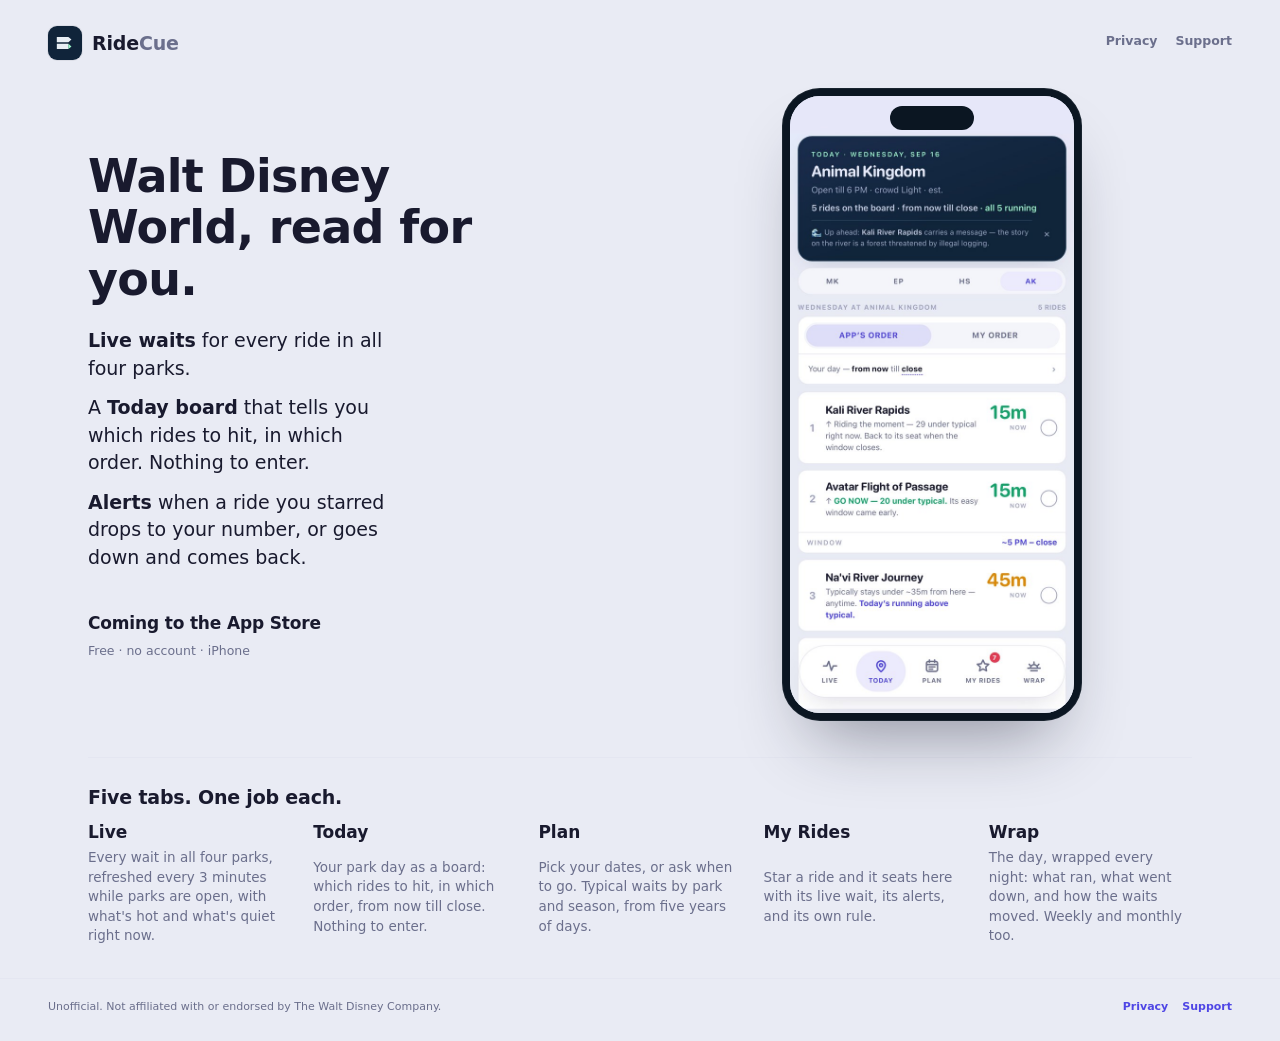
==== index.html @ e90d090c "Add files via upload" ====
<!DOCTYPE html>
<html lang="en">
<head>
<meta charset="utf-8"/>
<meta name="viewport" content="width=device-width, initial-scale=1, viewport-fit=cover"/>
<title>RideCue — Walt Disney World, read for you.</title>
<meta name="description" content="Live waits for every ride in all four parks, a Today board that tells you which rides to hit and in which order, and alerts for the rides you star. Free, no account, iPhone."/>
<link rel="canonical" href="https://ridecue.live/"/>
<meta property="og:type" content="website"/>
<meta property="og:site_name" content="RideCue"/>
<meta property="og:title" content="RideCue — Walt Disney World, read for you."/>
<meta property="og:description" content="Live waits for every ride in all four parks, a Today board that tells you which rides to hit and in which order, and alerts for the rides you star. Free, no account, iPhone."/>
<meta property="og:url" content="https://ridecue.live/"/>
<meta property="og:image" content="https://ridecue.live/assets/og.png"/>
<meta property="og:image:width" content="1200"/>
<meta property="og:image:height" content="630"/>
<meta name="twitter:card" content="summary_large_image"/>
<meta name="theme-color" content="#e9ebf4" media="(prefers-color-scheme: light)"/>
<meta name="theme-color" content="#0a141d" media="(prefers-color-scheme: dark)"/>
<link rel="icon" href="/assets/favicon-32.png" sizes="32x32" type="image/png"/>
<link rel="apple-touch-icon" href="/assets/apple-touch-icon.png"/>
<link rel="stylesheet" href="/assets/site.css"/>
</head>
<body>
  <div class="top">
    <a class="brand" href="/" aria-label="RideCue home"><svg class="mark" viewBox="0 0 100 100" aria-hidden="true"><rect width="100" height="100" fill="#10243a"/><path d="M26 32h34l9 8-9 8H26z" fill="#e7eef4"/><path d="M26 52h34v16H26z" fill="#e7eef4"/><path d="M60 52l9 8-9 8z" fill="#9bf7c9"/></svg><span class="wordmark">Ride<span>Cue</span></span></a>
    <nav class="topnav"><a href="/privacy/">Privacy</a><a href="/support/">Support</a></nav>
  </div>

  <main class="front">
    <div class="words">
      <h1>Walt Disney World, read for you.</h1>
      <div class="lines">
        <p><b>Live waits</b> for every ride in all four parks.</p>
        <p>A <b>Today board</b> that tells you which rides to hit, in which order. Nothing to enter.</p>
        <p><b>Alerts</b> when a ride you starred drops to your number, or goes down and comes back.</p>
      </div>
      <div class="cta">
        <!-- PRE-LAUNCH (ruled Sep 16, letter B): swap for Apple's official badge + the store URL at go-live runbook step 6 (Site-Spec §1) -->
        <p class="coming">Coming to the App Store</p>
        <p class="under">Free · no account · iPhone</p>
      </div>
    </div>

    <div class="hero">
      <div class="phone"><div class="screen">
        <div class="island"></div>
        <!-- Hero shot of record: Animal Kingdom, Wednesday Sep 16 3:41 PM on build 0728cd (owner IMG_3096, letter A). Status band painted out. -->
        <img src="/assets/board-ep-screen.jpg" width="600" height="1304" alt="RideCue's Today board — Animal Kingdom, Wednesday Sep 16"/>
      </div></div>
    </div>

    <section class="more">
      <h2>Five tabs. One job each.</h2>
      <dl>
        <div><dt>Live</dt><dd>Every wait in all four parks, refreshed every 3 minutes while parks are open, with what's hot and what's quiet right now.</dd></div>
        <div><dt>Today</dt><dd>Your park day as a board: which rides to hit, in which order, from now till close. Nothing to enter.</dd></div>
        <div><dt>Plan</dt><dd>Pick your dates, or ask when to go. Typical waits by park and season, from five years of days.</dd></div>
        <div><dt>My Rides</dt><dd>Star a ride and it seats here with its live wait, its alerts, and its own rule.</dd></div>
        <div><dt>Wrap</dt><dd>The day, wrapped every night: what ran, what went down, and how the waits moved. Weekly and monthly too.</dd></div>
      </dl>
    </section>
  </main>

  <footer>
    <span>Unofficial. Not affiliated with or endorsed by The Walt Disney Company.</span>
    <nav><a href="/privacy/">Privacy</a><a href="/support/">Support</a></nav>
  </footer>
</body>
</html>
---- assets/site.css ----
/* RideCue site — tokens harvested read-only from deployed wdw.html 0727l (sha c57feb5e…fb03792) via rc-front-mock-7b */
:root{
  --bg:#e9ebf4; --bg-2:#e2e5f1; --card:#ffffff; --card-2:#f4f5fb; --line:#e4e6f1;
  --ink:#191a2e; --muted:#6b6f8c; --muted-2:#9fa3c0;
  --accent:#4f46e5; --accent-soft:#ecebfd; --accent-fill:#4f46e5; --accent-ink:#ffffff;
  --short:#15a36b; --medium:#dc8a06; --long:#ef6c3b; --packed:#e23b54; --closed:#aab0c6;
  --r-el:10px; --r-tile:14px; --r-card:16px; --r-hero:22px; --r-pill:999px;
  --fs-micro:9.5px; --fs-fine:11px; --fs-caps:10.5px; --fs-meta:11.5px; --fs-small:12.5px; --fs-body:13.5px; --fs-title:15px; --fs-lead:17px; --fs-head:19px; --fs-stat:22px; --fs-swing:26px; --fs-wait:29px; --fs-emblem:33px;
  --pwh-bg:#10243a; --pwh-bg2:#1b2d4d; --pwh-deep:#152a47; --pwh-ink:#e6e9fb; --pwh-sub:#c7cde0; --pwh-muted:#9aa6c4; --pwh-key:#9bf7c9; --pwh-line:#24425c;
  --shadow:0 16px 40px -18px rgba(40,40,90,.22); --shadow-sm:0 6px 18px -8px rgba(40,40,90,.14);
  --font-display:ui-rounded,'Space Grotesk',system-ui,sans-serif; --font-body:-apple-system,BlinkMacSystemFont,'Inter',system-ui,sans-serif;
}
@media (prefers-color-scheme: dark){
  :root{
  --bg:#0a141d; --bg-2:#0d1826; --card:#12202c; --card-2:#17293a; --line:#20374a;
  --ink:#e7eef4; --muted:#9db0c0; --muted-2:#6f8496;
  --accent:#8b87ff; --accent-soft:rgba(139,135,255,.18); --accent-fill:#4f46e5;
  --shadow:0 16px 40px -18px rgba(0,0,0,.55); --shadow-sm:0 6px 18px -8px rgba(0,0,0,.45);
  }
}
*{box-sizing:border-box}
html{background:var(--bg)}
body{margin:0;min-height:100vh;min-height:100dvh;display:flex;flex-direction:column;background:var(--bg);color:var(--ink);font-family:var(--font-body);font-size:var(--fs-body);-webkit-font-smoothing:antialiased}
a{color:var(--accent);font-weight:600;text-decoration:none}

/* brand row */
.top{display:flex;align-items:center;justify-content:space-between;gap:10px;padding:18px 20px 0;padding-top:calc(18px + env(safe-area-inset-top))}
.brand{display:flex;align-items:center;gap:10px;text-decoration:none;color:inherit}
.mark{width:34px;height:34px;border-radius:9px;flex:none;box-shadow:0 0 0 1px rgba(0,0,0,.06)}
.wordmark{font-family:var(--font-display);font-weight:800;font-size:var(--fs-head);letter-spacing:-.01em;line-height:1}
.wordmark span{font-weight:600;color:var(--muted)}
.topnav{display:none;gap:18px;font-size:var(--fs-small);font-weight:600}
.topnav a{color:var(--muted);padding-bottom:3px;border-bottom:2px solid transparent}
.topnav a.on{color:var(--accent);border-color:var(--accent)}

/* front page + /c/ */
main{padding:0 20px 8px;display:flex;flex-direction:column;flex:1;width:100%}
.words{display:flex;flex-direction:column}
.kicker{margin:30px 0 0;color:var(--muted);font-size:var(--fs-caps);font-weight:700;letter-spacing:.08em;text-transform:uppercase}
h1{font-family:var(--font-display);font-weight:800;font-size:var(--fs-swing);line-height:1.12;letter-spacing:-.015em;margin:26px 0 0;max-width:14ch}
.kicker+h1{margin-top:8px;max-width:16ch}
.lines{margin:14px 0 0;max-width:34ch}
.lines p{margin:0 0 10px;font-size:var(--fs-lead);line-height:1.38}
.lines p b{font-weight:650}
.cta{margin:26px 0 0;display:flex;flex-direction:column;align-items:flex-start;gap:10px}
.badge{display:inline-flex;flex-direction:column;align-items:center;justify-content:center;background:#000;color:#fff;border-radius:11px;padding:8px 24px 9px;line-height:1.05;border:1px solid #a6a6a6;min-width:176px;font-family:var(--font-body)}
.badge .b1{font-weight:500;font-size:11px;letter-spacing:.01em}
.badge .b2{font-weight:600;font-size:22px;letter-spacing:-.01em}
.badge img{display:block;height:40px;width:auto}
@media (prefers-color-scheme: dark){.badge{border-color:#3a4a58}}
.coming{font-family:var(--font-display);font-weight:700;font-size:var(--fs-lead);letter-spacing:-.01em;color:var(--ink);margin:0}
.under{color:var(--muted);font-size:var(--fs-small);margin:0}
.more-link{margin:22px 0 0;font-size:var(--fs-small);font-weight:600}

/* hero: the phone, floating (p-B) */
.hero{margin:22px auto 0;width:100%;max-width:300px;position:relative}
.phone{position:relative;z-index:1;border-radius:38px;background:#0b1622;padding:8px;box-shadow:0 40px 70px -30px rgba(25,26,46,.45),0 0 0 1px rgba(255,255,255,.06) inset}
.screen{border-radius:30px;overflow:hidden;background:#e5e9fb;position:relative;aspect-ratio:1320/2868}
.island{position:absolute;top:10px;left:50%;transform:translateX(-50%);width:84px;height:24px;border-radius:14px;background:#0b1622;z-index:2}
.screen img{display:block;width:100%;height:100%;object-fit:cover;object-position:top}

/* five tabs (l-D) */
.more{margin:34px 0 8px;padding-top:22px;border-top:1px solid var(--line)}
.more h2{font-family:var(--font-display);font-weight:800;font-size:var(--fs-head);letter-spacing:-.01em;margin:0 0 14px}
.more dl{margin:0;display:grid;gap:12px}
.more dl>div{display:grid;grid-template-columns:78px 1fr;gap:12px;align-items:baseline}
.more dt{font-family:var(--font-display);font-weight:800;font-size:var(--fs-title);margin:0}
.more dd{margin:0;color:var(--muted);font-size:var(--fs-small);line-height:1.45}

/* privacy + support */
.doc{padding:0 20px 24px;flex:1;max-width:640px;width:100%}
.doc h1{margin:26px 0 6px;max-width:none}
.lede{font-size:var(--fs-lead);line-height:1.4;color:var(--ink);margin:0 0 20px;max-width:34ch}
.doc h2{font-family:var(--font-display);font-weight:800;font-size:var(--fs-head);margin:26px 0 8px;letter-spacing:-.01em}
.doc p{line-height:1.5;margin:0 0 10px;color:var(--ink)}
.doc p.fine{color:var(--muted);font-size:var(--fs-small)}
.doc ul{margin:0 0 10px;padding-left:18px}.doc li{line-height:1.5;margin:0 0 4px}
.ledger{display:grid;grid-template-columns:1fr 1fr;gap:10px;margin:6px 0 14px}
.cell{background:var(--card);border:1px solid var(--line);border-radius:var(--r-card);padding:14px;box-shadow:var(--shadow-sm)}
.cell h3{font-family:var(--font-display);font-weight:800;font-size:var(--fs-title);margin:0 0 4px}
.cell .when{color:var(--muted);font-size:var(--fs-fine);margin:0 0 10px}
.cell ul{padding-left:16px;margin:0}.cell li{font-size:var(--fs-small);margin-bottom:3px}
.cell .never{margin-top:10px;padding-top:10px;border-top:1px solid var(--line);font-size:var(--fs-small);color:var(--muted)}
.contact{background:var(--card);border:1px solid var(--line);border-radius:var(--r-card);padding:16px;box-shadow:var(--shadow-sm);margin:6px 0 18px}
.contact .addr{font-family:var(--font-display);font-weight:800;font-size:var(--fs-head);margin:0 0 4px}
.contact p{margin:0;color:var(--muted);font-size:var(--fs-small)}
.qa h3{font-family:var(--font-display);font-weight:800;font-size:var(--fs-title);margin:16px 0 4px}
.qa p{margin:0 0 6px}
.credit{margin-top:22px;padding-top:14px;border-top:1px solid var(--line)}
.credit p{color:var(--muted);font-size:var(--fs-small);margin:0 0 6px}

footer{margin-top:auto;padding:18px 20px 22px;padding-bottom:calc(22px + env(safe-area-inset-bottom));border-top:1px solid var(--line);color:var(--muted);font-size:var(--fs-fine);line-height:1.5}
footer nav{display:flex;gap:14px;margin-top:6px}

/* tablet */
@media (min-width: 700px) and (max-width: 859px){
  .top{padding-left:32px;padding-right:32px}
  main{padding:0 32px 16px} .doc{padding:0 32px 24px}
  h1{font-size:36px}
  .lines p{font-size:18px}
  .hero{max-width:320px}
}
/* laptop */
@media (min-width: 860px){
  .top{padding-left:48px;padding-right:48px;padding-top:calc(26px + env(safe-area-inset-top))}
  .topnav{display:flex}
  main.front{display:grid;grid-template-columns:1.05fr 1fr;align-items:center;column-gap:40px;padding:0 48px 24px;max-width:1200px;margin:0 auto}
  main.front .words{grid-column:1}
  main.front .hero{grid-column:2;grid-row:1;max-width:300px;margin:28px auto}
  main.front h1{font-size:46px;margin-top:0;max-width:12ch}
  main.front .lines{margin-top:22px;max-width:36ch}
  main.front .lines p{font-size:19px;line-height:1.45;margin-bottom:12px}
  main.front .cta{margin-top:30px}
  .more{grid-column:1 / -1;margin-top:8px;padding-top:28px}
  .more dl{grid-template-columns:repeat(5,1fr);gap:22px}
  .more dl>div{grid-template-columns:1fr;gap:6px}
  .more dt{font-size:var(--fs-lead)}
  .more dd{font-size:var(--fs-body)}
  main.door{padding:0 48px 24px;align-items:center;justify-content:center}
  main.door .words{max-width:44ch;text-align:center;align-items:center}
  main.door .kicker{margin-top:0}
  main.door h1{font-size:46px;max-width:16ch}
  main.door .lines{margin-top:22px}
  main.door .lines p{font-size:19px;line-height:1.45;margin-bottom:12px}
  main.door .cta{margin-top:30px;align-items:center}
  .doc{padding:0 48px 32px;max-width:760px}
  .doc h1{font-size:40px}
  .lede{font-size:19px}
  footer{padding:20px 48px 26px;padding-bottom:calc(26px + env(safe-area-inset-bottom));display:flex;justify-content:space-between;align-items:baseline}
  footer nav{margin-top:0}
}
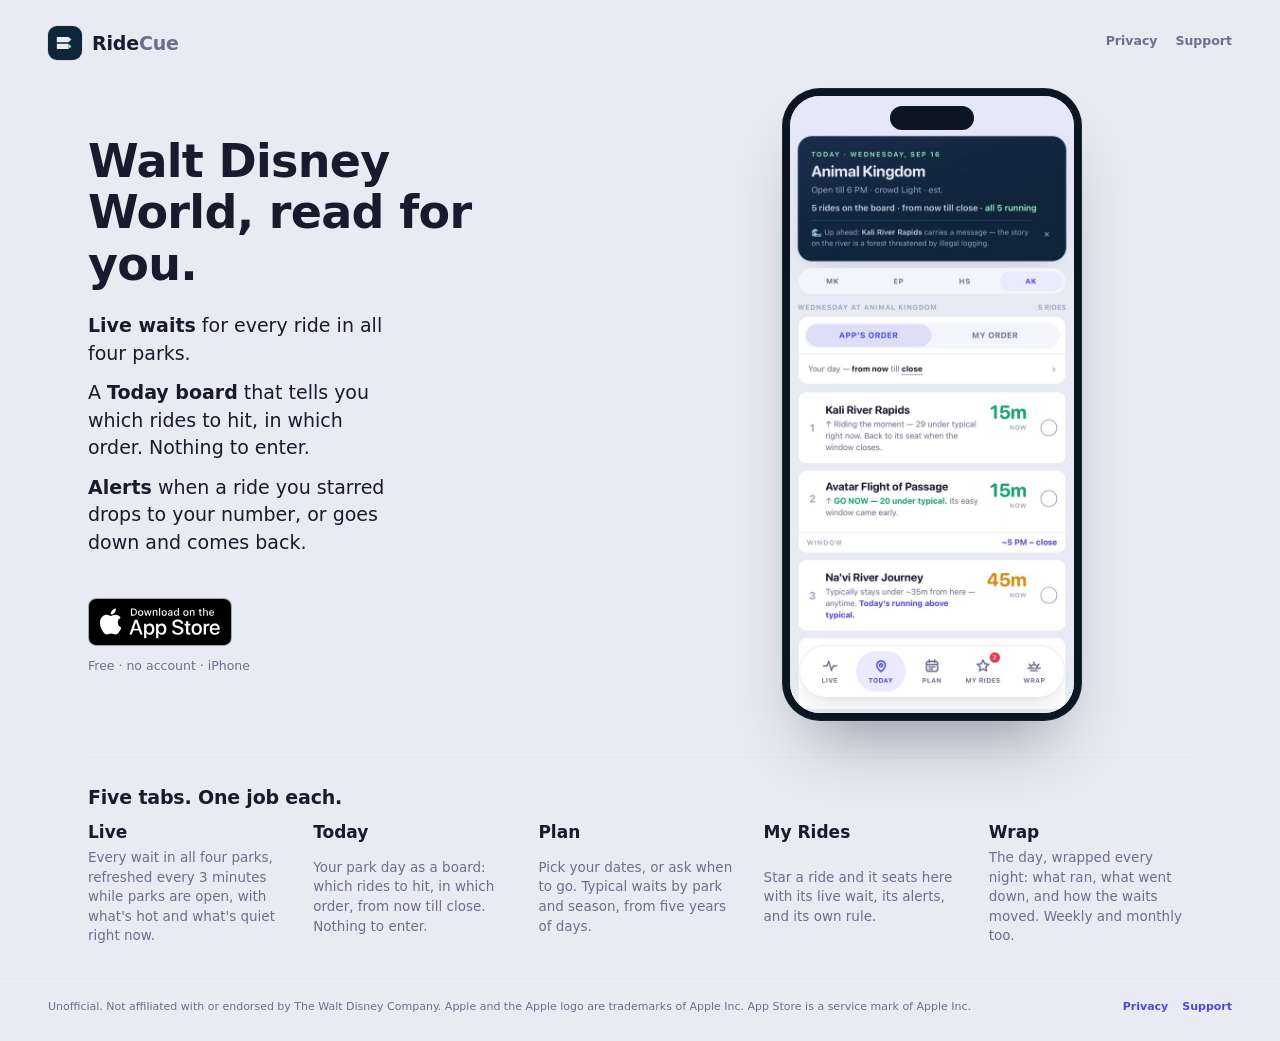
==== commit 54062c59: "Add files via upload App Store badge + store link (Oct 28)" ====
--- a/index.html
+++ b/index.html
@@ -36,8 +36,8 @@
         <p><b>Alerts</b> when a ride you starred drops to your number, or goes down and comes back.</p>
       </div>
       <div class="cta">
-        <!-- PRE-LAUNCH (ruled Sep 16, letter B): swap for Apple's official badge + the store URL at go-live runbook step 6 (Site-Spec §1) -->
-        <p class="coming">Coming to the App Store</p>
+        <!-- LIVE (Oct 28, 2026; ruled Sep 16, letter B): Apple's official badge (assets/app-store-badge.svg, black, en-US, unaltered) + the store URL. Badge 48px tall (Apple floor 40), clear space 12px (a quarter of its height). -->
+        <a class="store" href="https://apps.apple.com/us/app/ridecue/id6809073584"><img src="/assets/app-store-badge.svg" width="144" height="48" alt="Download on the App Store"/></a>
         <p class="under">Free · no account · iPhone</p>
       </div>
     </div>
@@ -63,7 +63,7 @@
   </main>
 
   <footer>
-    <span>Unofficial. Not affiliated with or endorsed by The Walt Disney Company.</span>
+    <span>Unofficial. Not affiliated with or endorsed by The Walt Disney Company. Apple and the Apple logo are trademarks of Apple Inc. App Store is a service mark of Apple Inc.</span>
     <nav><a href="/privacy/">Privacy</a><a href="/support/">Support</a></nav>
   </footer>
 </body>
--- a/assets/site.css
+++ b/assets/site.css
@@ -43,12 +43,8 @@
 .lines p{margin:0 0 10px;font-size:var(--fs-lead);line-height:1.38}
 .lines p b{font-weight:650}
 .cta{margin:26px 0 0;display:flex;flex-direction:column;align-items:flex-start;gap:10px}
-.badge{display:inline-flex;flex-direction:column;align-items:center;justify-content:center;background:#000;color:#fff;border-radius:11px;padding:8px 24px 9px;line-height:1.05;border:1px solid #a6a6a6;min-width:176px;font-family:var(--font-body)}
-.badge .b1{font-weight:500;font-size:11px;letter-spacing:.01em}
-.badge .b2{font-weight:600;font-size:22px;letter-spacing:-.01em}
-.badge img{display:block;height:40px;width:auto}
-@media (prefers-color-scheme: dark){.badge{border-color:#3a4a58}}
-.coming{font-family:var(--font-display);font-weight:700;font-size:var(--fs-lead);letter-spacing:-.01em;color:var(--ink);margin:0}
+.store{display:block;line-height:0;margin:0 0 2px;-webkit-tap-highlight-color:transparent} /* Oct 28, 2026: Apple's badge, unaltered; 48px tall (floor 40), the cta gap + this margin = 12px clear space (a quarter of its height) */
+.store img{display:block;height:48px;width:auto}
 .under{color:var(--muted);font-size:var(--fs-small);margin:0}
 .more-link{margin:22px 0 0;font-size:var(--fs-small);font-weight:600}
 
